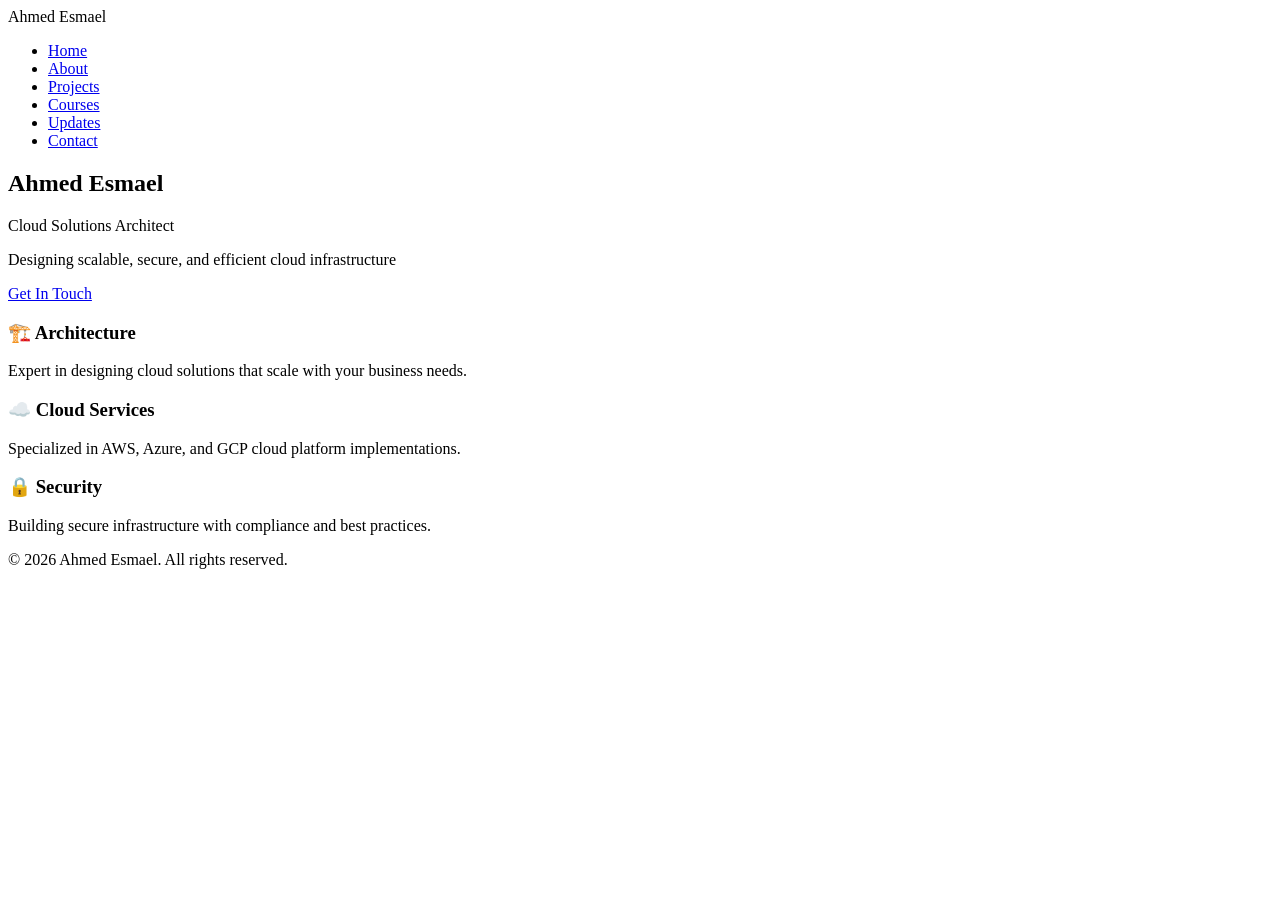
==== index.html @ 5c0584ea "Add portfolio website HTML files" ====
<!DOCTYPE html>
<html lang="en">
<head>
    <meta charset="UTF-8">
    <meta name="viewport" content="width=device-width, initial-scale=1.0">
    <title>Ahmed Esmael - Cloud Solutions Architect</title>
    <link rel="stylesheet" href="style.css">
</head>
<body>
    <nav class="navbar">
        <div class="nav-container">
            <div class="logo">Ahmed Esmael</div>
            <ul class="nav-menu">
                <li><a href="index.html" class="active">Home</a></li>
                <li><a href="about.html">About</a></li>
                <li><a href="projects.html">Projects</a></li>
                <li><a href="courses.html">Courses</a></li>
                <li><a href="updates.html">Updates</a></li>
                <li><a href="contact.html">Contact</a></li>
            </ul>
            <div class="hamburger">
                <span></span>
                <span></span>
                <span></span>
            </div>
        </div>
    </nav>

    <section class="hero">
        <div class="hero-content">
            <h1>Ahmed Esmael</h1>
            <p class="subtitle">Cloud Solutions Architect</p>
            <p class="tagline">Designing scalable, secure, and efficient cloud infrastructure</p>
            <a href="contact.html" class="cta-button">Get In Touch</a>
        </div>
    </section>

    <section class="quick-links">
        <div class="container">
            <div class="card">
                <h3>🏗️ Architecture</h3>
                <p>Expert in designing cloud solutions that scale with your business needs.</p>
            </div>
            <div class="card">
                <h3>☁️ Cloud Services</h3>
                <p>Specialized in AWS, Azure, and GCP cloud platform implementations.</p>
            </div>
            <div class="card">
                <h3>🔒 Security</h3>
                <p>Building secure infrastructure with compliance and best practices.</p>
            </div>
        </div>
    </section>

    <footer>
        <p>&copy; 2026 Ahmed Esmael. All rights reserved.</p>
    </footer>

    <script src="script.js"></script>
</body>
</html>
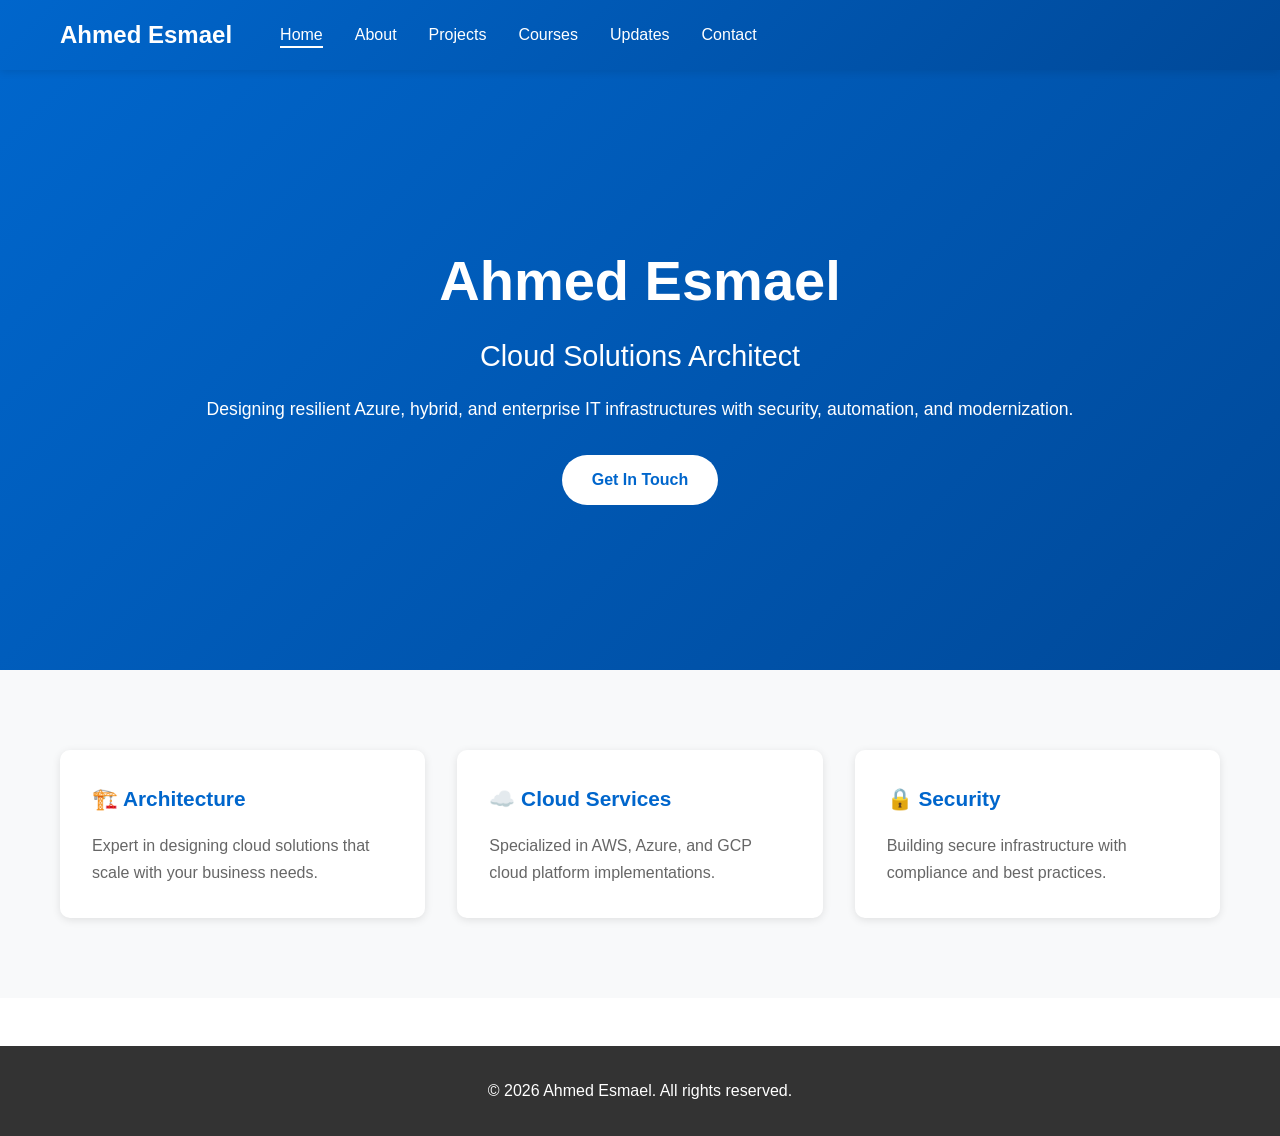
==== commit 9ed8f5e5: "Add files via upload" ====
--- a/index.html
+++ b/index.html
@@ -1,61 +1,61 @@
-<!DOCTYPE html>
-<html lang="en">
-<head>
-    <meta charset="UTF-8">
-    <meta name="viewport" content="width=device-width, initial-scale=1.0">
-    <title>Ahmed Esmael - Cloud Solutions Architect</title>
-    <link rel="stylesheet" href="style.css">
-</head>
-<body>
-    <nav class="navbar">
-        <div class="nav-container">
-            <div class="logo">Ahmed Esmael</div>
-            <ul class="nav-menu">
-                <li><a href="index.html" class="active">Home</a></li>
-                <li><a href="about.html">About</a></li>
-                <li><a href="projects.html">Projects</a></li>
-                <li><a href="courses.html">Courses</a></li>
-                <li><a href="updates.html">Updates</a></li>
-                <li><a href="contact.html">Contact</a></li>
-            </ul>
-            <div class="hamburger">
-                <span></span>
-                <span></span>
-                <span></span>
-            </div>
-        </div>
-    </nav>
-
-    <section class="hero">
-        <div class="hero-content">
-            <h1>Ahmed Esmael</h1>
-            <p class="subtitle">Cloud Solutions Architect</p>
-            <p class="tagline">Designing scalable, secure, and efficient cloud infrastructure</p>
-            <a href="contact.html" class="cta-button">Get In Touch</a>
-        </div>
-    </section>
-
-    <section class="quick-links">
-        <div class="container">
-            <div class="card">
-                <h3>🏗️ Architecture</h3>
-                <p>Expert in designing cloud solutions that scale with your business needs.</p>
-            </div>
-            <div class="card">
-                <h3>☁️ Cloud Services</h3>
-                <p>Specialized in AWS, Azure, and GCP cloud platform implementations.</p>
-            </div>
-            <div class="card">
-                <h3>🔒 Security</h3>
-                <p>Building secure infrastructure with compliance and best practices.</p>
-            </div>
-        </div>
-    </section>
-
-    <footer>
-        <p>&copy; 2026 Ahmed Esmael. All rights reserved.</p>
-    </footer>
-
-    <script src="script.js"></script>
-</body>
-</html>+<!DOCTYPE html>
+<html lang="en">
+<head>
+    <meta charset="UTF-8">
+    <meta name="viewport" content="width=device-width, initial-scale=1.0">
+    <title>Ahmed Esmael - Cloud Solutions Architect</title>
+    <link rel="stylesheet" href="style.css">
+</head>
+<body>
+    <nav class="navbar">
+        <div class="nav-container">
+            <div class="logo">Ahmed Esmael</div>
+            <ul class="nav-menu">
+                <li><a href="index.html" class="active">Home</a></li>
+                <li><a href="about.html">About</a></li>
+                <li><a href="projects.html">Projects</a></li>
+                <li><a href="courses.html">Courses</a></li>
+                <li><a href="updates.html">Updates</a></li>
+                <li><a href="contact.html">Contact</a></li>
+            </ul>
+            <div class="hamburger">
+                <span></span>
+                <span></span>
+                <span></span>
+            </div>
+        </div>
+    </nav>
+
+    <section class="hero">
+        <div class="hero-content">
+            <h1>Ahmed Esmael</h1>
+            <p class="subtitle">Cloud Solutions Architect</p>
+            <p class="tagline">Designing resilient Azure, hybrid, and enterprise IT infrastructures with security, automation, and modernization.</p>
+            <a href="contact.html" class="cta-button">Get In Touch</a>
+        </div>
+    </section>
+
+    <section class="quick-links">
+        <div class="container">
+            <div class="card">
+                <h3>🏗️ Architecture</h3>
+                <p>Expert in designing cloud solutions that scale with your business needs.</p>
+            </div>
+            <div class="card">
+                <h3>☁️ Cloud Services</h3>
+                <p>Specialized in AWS, Azure, and GCP cloud platform implementations.</p>
+            </div>
+            <div class="card">
+                <h3>🔒 Security</h3>
+                <p>Building secure infrastructure with compliance and best practices.</p>
+            </div>
+        </div>
+    </section>
+
+    <footer>
+        <p>&copy; 2026 Ahmed Esmael. All rights reserved.</p>
+    </footer>
+
+    <script src="script.js"></script>
+</body>
+</html>
--- a/style.css
+++ b/style.css
@@ -0,0 +1,603 @@
+* {
+    margin: 0;
+    padding: 0;
+    box-sizing: border-box;
+}
+
+:root {
+    --primary-color: #0066cc;
+    --secondary-color: #004999;
+    --text-color: #333;
+    --light-bg: #f8f9fa;
+    --border-color: #ddd;
+    --white: #ffffff;
+    --shadow: 0 2px 8px rgba(0, 0, 0, 0.1);
+    --transition: all 0.3s ease;
+}
+
+html {
+    scroll-behavior: smooth;
+}
+
+body {
+    font-family: 'Segoe UI', Tahoma, Geneva, Verdana, sans-serif;
+    line-height: 1.6;
+    color: var(--text-color);
+    background-color: var(--white);
+}
+
+.container {
+    max-width: 1200px;
+    margin: 0 auto;
+    padding: 0 20px;
+}
+
+/* Navbar Styles */
+.navbar {
+    background: linear-gradient(135deg, var(--primary-color), var(--secondary-color));
+    color: var(--white);
+    padding: 1rem 0;
+    position: sticky;
+    top: 0;
+    z-index: 100;
+    box-shadow: var(--shadow);
+}
+
+.nav-container {
+    max-width: 1200px;
+    margin: 0 auto;
+    padding: 0 20px;
+    display: flex;
+    justify-content: space-between;
+    align-items: center;
+}
+
+.logo {
+    font-size: 1.5rem;
+    font-weight: bold;
+    color: var(--white);
+}
+
+.nav-menu {
+    display: flex;
+    list-style: none;
+    gap: 2rem;
+    flex: 1;
+    margin-left: 3rem;
+}
+
+.nav-menu a {
+    color: var(--white);
+    text-decoration: none;
+    transition: var(--transition);
+    position: relative;
+}
+
+.nav-menu a::after {
+    content: '';
+    position: absolute;
+    bottom: -5px;
+    left: 0;
+    width: 0;
+    height: 2px;
+    background: var(--white);
+    transition: var(--transition);
+}
+
+.nav-menu a:hover::after,
+.nav-menu a.active::after {
+    width: 100%;
+}
+
+.hamburger {
+    display: none;
+    flex-direction: column;
+    cursor: pointer;
+}
+
+.hamburger span {
+    width: 25px;
+    height: 3px;
+    background: var(--white);
+    margin: 5px 0;
+    transition: var(--transition);
+}
+
+/* Hero Section */
+.hero {
+    background: linear-gradient(135deg, var(--primary-color), var(--secondary-color));
+    color: var(--white);
+    padding: 120px 20px;
+    text-align: center;
+    min-height: 600px;
+    display: flex;
+    align-items: center;
+    justify-content: center;
+}
+
+.hero-content h1 {
+    font-size: 3.5rem;
+    margin-bottom: 0.5rem;
+    animation: slideDown 0.8s ease;
+}
+
+.hero-content .subtitle {
+    font-size: 1.8rem;
+    margin-bottom: 1rem;
+    opacity: 0.9;
+    animation: slideUp 0.8s ease 0.2s both;
+}
+
+.hero-content .tagline {
+    font-size: 1.1rem;
+    margin-bottom: 2rem;
+    opacity: 0.8;
+    animation: slideUp 0.8s ease 0.4s both;
+}
+
+@keyframes slideDown {
+    from {
+        transform: translateY(-30px);
+        opacity: 0;
+    }
+    to {
+        transform: translateY(0);
+        opacity: 1;
+    }
+}
+
+@keyframes slideUp {
+    from {
+        transform: translateY(30px);
+        opacity: 0;
+    }
+    to {
+        transform: translateY(0);
+        opacity: 1;
+    }
+}
+
+.cta-button {
+    display: inline-block;
+    background: var(--white);
+    color: var(--primary-color);
+    padding: 12px 30px;
+    border-radius: 50px;
+    text-decoration: none;
+    font-weight: bold;
+    transition: var(--transition);
+    animation: slideUp 0.8s ease 0.6s both;
+}
+
+.cta-button:hover {
+    transform: translateY(-3px);
+    box-shadow: 0 5px 20px rgba(0, 0, 0, 0.2);
+}
+
+/* Quick Links Section */
+.quick-links {
+    background: var(--light-bg);
+    padding: 80px 20px;
+}
+
+.quick-links .container {
+    display: grid;
+    grid-template-columns: repeat(auto-fit, minmax(280px, 1fr));
+    gap: 2rem;
+}
+
+.card {
+    background: var(--white);
+    padding: 2rem;
+    border-radius: 10px;
+    box-shadow: var(--shadow);
+    transition: var(--transition);
+}
+
+.card:hover {
+    transform: translateY(-5px);
+    box-shadow: 0 5px 20px rgba(0, 0, 0, 0.15);
+}
+
+.card h3 {
+    color: var(--primary-color);
+    margin-bottom: 1rem;
+    font-size: 1.3rem;
+}
+
+.card p {
+    color: #666;
+    line-height: 1.7;
+}
+
+/* Page Section */
+.page-section {
+    padding: 60px 20px;
+    min-height: calc(100vh - 200px);
+}
+
+.page-section h1 {
+    color: var(--primary-color);
+    margin-bottom: 2rem;
+    font-size: 2.5rem;
+}
+
+.page-section h2 {
+    color: var(--primary-color);
+    margin: 1.5rem 0 1rem 0;
+    font-size: 1.8rem;
+}
+
+.page-section h3 {
+    color: var(--secondary-color);
+    margin: 1rem 0 0.5rem 0;
+}
+
+/* About Content */
+.about-content {
+    background: var(--light-bg);
+    padding: 3rem;
+    border-radius: 10px;
+    line-height: 1.8;
+}
+
+.about-text p {
+    margin-bottom: 1.5rem;
+    font-size: 1.05rem;
+    color: #555;
+}
+
+.expertise-list {
+    list-style: none;
+    padding: 0;
+}
+
+.expertise-list li {
+    padding: 0.8rem 0;
+    padding-left: 2rem;
+    position: relative;
+    color: #555;
+}
+
+.expertise-list li::before {
+    content: '✓';
+    position: absolute;
+    left: 0;
+    color: var(--primary-color);
+    font-weight: bold;
+}
+
+/* Projects Grid */
+.projects-grid {
+    display: grid;
+    grid-template-columns: repeat(auto-fill, minmax(300px, 1fr));
+    gap: 2rem;
+    margin-top: 2rem;
+}
+
+.project-card {
+    background: var(--light-bg);
+    padding: 1.5rem;
+    border-radius: 8px;
+    border-left: 4px solid var(--primary-color);
+    transition: var(--transition);
+}
+
+.project-card:hover {
+    box-shadow: var(--shadow);
+    transform: translateX(5px);
+}
+
+.project-card h3 {
+    margin-bottom: 0.5rem;
+}
+
+.tech-stack {
+    color: var(--primary-color);
+    font-size: 0.9rem;
+    font-weight: 600;
+    margin-bottom: 0.8rem;
+}
+
+.project-card p {
+    color: #666;
+    line-height: 1.7;
+}
+
+/* Courses Grid */
+.courses-grid {
+    display: grid;
+    grid-template-columns: repeat(auto-fill, minmax(320px, 1fr));
+    gap: 2rem;
+    margin-top: 2rem;
+}
+
+.course-card {
+    background: var(--white);
+    border: 1px solid var(--border-color);
+    padding: 2rem;
+    border-radius: 8px;
+    transition: var(--transition);
+}
+
+.course-card:hover {
+    box-shadow: var(--shadow);
+    border-color: var(--primary-color);
+}
+
+.course-card h3 {
+    margin-bottom: 0.5rem;
+}
+
+.course-level {
+    display: inline-block;
+    background: var(--primary-color);
+    color: var(--white);
+    padding: 0.3rem 0.8rem;
+    border-radius: 20px;
+    font-size: 0.85rem;
+    margin-bottom: 1rem;
+}
+
+.course-card ul {
+    list-style: none;
+    margin-top: 1rem;
+}
+
+.course-card li {
+    padding: 0.5rem 0;
+    padding-left: 1.5rem;
+    position: relative;
+    color: #666;
+}
+
+.course-card li::before {
+    content: '→';
+    position: absolute;
+    left: 0;
+    color: var(--primary-color);
+}
+
+/* Updates List */
+.updates-list {
+    margin-top: 2rem;
+}
+
+.update-item {
+    background: var(--light-bg);
+    padding: 2rem;
+    margin-bottom: 2rem;
+    border-radius: 8px;
+    border-left: 4px solid var(--primary-color);
+    transition: var(--transition);
+}
+
+.update-item:hover {
+    box-shadow: var(--shadow);
+}
+
+.update-date {
+    color: var(--primary-color);
+    font-weight: bold;
+    font-size: 0.9rem;
+    margin-bottom: 0.5rem;
+}
+
+.update-item h2 {
+    margin: 0.5rem 0 1rem 0;
+}
+
+.update-excerpt {
+    color: #666;
+    margin-bottom: 1rem;
+}
+
+.read-more {
+    color: var(--primary-color);
+    text-decoration: none;
+    font-weight: 600;
+    transition: var(--transition);
+}
+
+.read-more:hover {
+    color: var(--secondary-color);
+}
+
+/* Contact */
+.contact-wrapper {
+    display: grid;
+    grid-template-columns: 1fr 1fr;
+    gap: 3rem;
+    margin-top: 2rem;
+}
+
+.contact-info h2 {
+    margin-top: 0;
+}
+
+.contact-methods {
+    margin-top: 2rem;
+}
+
+.contact-item {
+    margin-bottom: 1.5rem;
+}
+
+.contact-item h3 {
+    margin-bottom: 0.5rem;
+}
+
+.contact-item p {
+    color: #666;
+}
+
+.contact-item a {
+    color: var(--primary-color);
+    text-decoration: none;
+    transition: var(--transition);
+}
+
+.contact-item a:hover {
+    color: var(--secondary-color);
+}
+
+/* Contact Form */
+.contact-form {
+    background: var(--light-bg);
+    padding: 2rem;
+    border-radius: 8px;
+}
+
+.form-group {
+    margin-bottom: 1.5rem;
+}
+
+.form-group label {
+    display: block;
+    margin-bottom: 0.5rem;
+    color: var(--text-color);
+    font-weight: 600;
+}
+
+.form-group input,
+.form-group textarea {
+    width: 100%;
+    padding: 0.75rem;
+    border: 1px solid var(--border-color);
+    border-radius: 4px;
+    font-family: inherit;
+    font-size: 1rem;
+    transition: var(--transition);
+}
+
+.form-group input:focus,
+.form-group textarea:focus {
+    outline: none;
+    border-color: var(--primary-color);
+    box-shadow: 0 0 5px rgba(0, 102, 204, 0.3);
+}
+
+.submit-btn {
+    background: var(--primary-color);
+    color: var(--white);
+    padding: 0.75rem 2rem;
+    border: none;
+    border-radius: 4px;
+    font-size: 1rem;
+    font-weight: bold;
+    cursor: pointer;
+    transition: var(--transition);
+}
+
+.submit-btn:hover {
+    background: var(--secondary-color);
+    transform: translateY(-2px);
+    box-shadow: var(--shadow);
+}
+
+.form-message {
+    margin-top: 1rem;
+    padding: 1rem;
+    border-radius: 4px;
+    display: none;
+}
+
+.form-message.success {
+    display: block;
+    background: #d4edda;
+    color: #155724;
+    border: 1px solid #c3e6cb;
+}
+
+.form-message.error {
+    display: block;
+    background: #f8d7da;
+    color: #721c24;
+    border: 1px solid #f5c6cb;
+}
+
+/* Footer */
+footer {
+    background: var(--text-color);
+    color: var(--white);
+    text-align: center;
+    padding: 2rem;
+    margin-top: 3rem;
+}
+
+/* Responsive Design */
+@media (max-width: 768px) {
+    .nav-menu {
+        gap: 1rem;
+        margin-left: 1rem;
+    }
+
+    .hamburger {
+        display: flex;
+    }
+
+    .nav-menu.active {
+        display: flex;
+        flex-direction: column;
+        position: absolute;
+        top: 60px;
+        left: 0;
+        right: 0;
+        background: var(--secondary-color);
+        padding: 1rem;
+        gap: 0;
+    }
+
+    .hero-content h1 {
+        font-size: 2.5rem;
+    }
+
+    .hero-content .subtitle {
+        font-size: 1.3rem;
+    }
+
+    .page-section h1 {
+        font-size: 1.8rem;
+    }
+
+    .contact-wrapper {
+        grid-template-columns: 1fr;
+    }
+
+    .projects-grid,
+    .courses-grid {
+        grid-template-columns: 1fr;
+    }
+
+    .hero {
+        min-height: 400px;
+        padding: 60px 20px;
+    }
+}
+
+@media (max-width: 480px) {
+    .logo {
+        font-size: 1.2rem;
+    }
+
+    .nav-menu {
+        gap: 0.5rem;
+        margin-left: 0;
+    }
+
+    .hero-content h1 {
+        font-size: 1.8rem;
+    }
+
+    .hero-content .subtitle {
+        font-size: 1rem;
+    }
+
+    .page-section {
+        padding: 30px 15px;
+    }
+
+    .quick-links .container {
+        grid-template-columns: 1fr;
+    }
+}
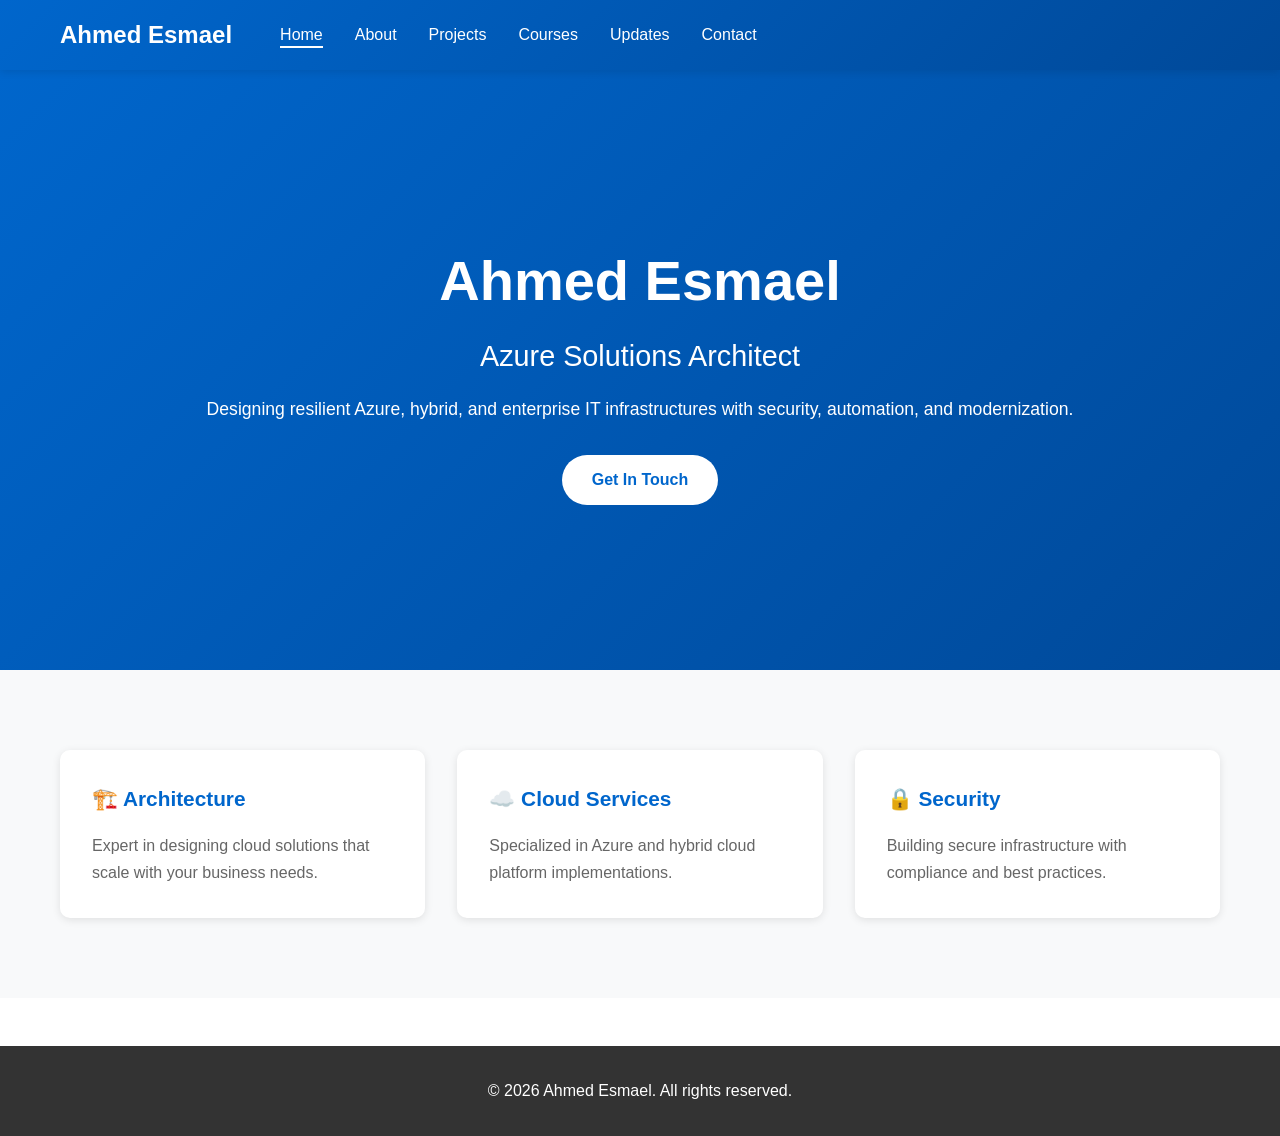
==== commit 2550d95d: "Update portfolio to reflect Azure Solutions Architect specialization" ====
--- a/index.html
+++ b/index.html
@@ -3,7 +3,7 @@
 <head>
     <meta charset="UTF-8">
     <meta name="viewport" content="width=device-width, initial-scale=1.0">
-    <title>Ahmed Esmael - Cloud Solutions Architect</title>
+    <title>Ahmed Esmael - Azure Solutions Architect</title>
     <link rel="stylesheet" href="style.css">
 </head>
 <body>
@@ -29,7 +29,7 @@
     <section class="hero">
         <div class="hero-content">
             <h1>Ahmed Esmael</h1>
-            <p class="subtitle">Cloud Solutions Architect</p>
+            <p class="subtitle">Azure Solutions Architect</p>
             <p class="tagline">Designing resilient Azure, hybrid, and enterprise IT infrastructures with security, automation, and modernization.</p>
             <a href="contact.html" class="cta-button">Get In Touch</a>
         </div>
@@ -43,7 +43,7 @@
             </div>
             <div class="card">
                 <h3>☁️ Cloud Services</h3>
-                <p>Specialized in AWS, Azure, and GCP cloud platform implementations.</p>
+                <p>Specialized in Azure and hybrid cloud platform implementations.</p>
             </div>
             <div class="card">
                 <h3>🔒 Security</h3>
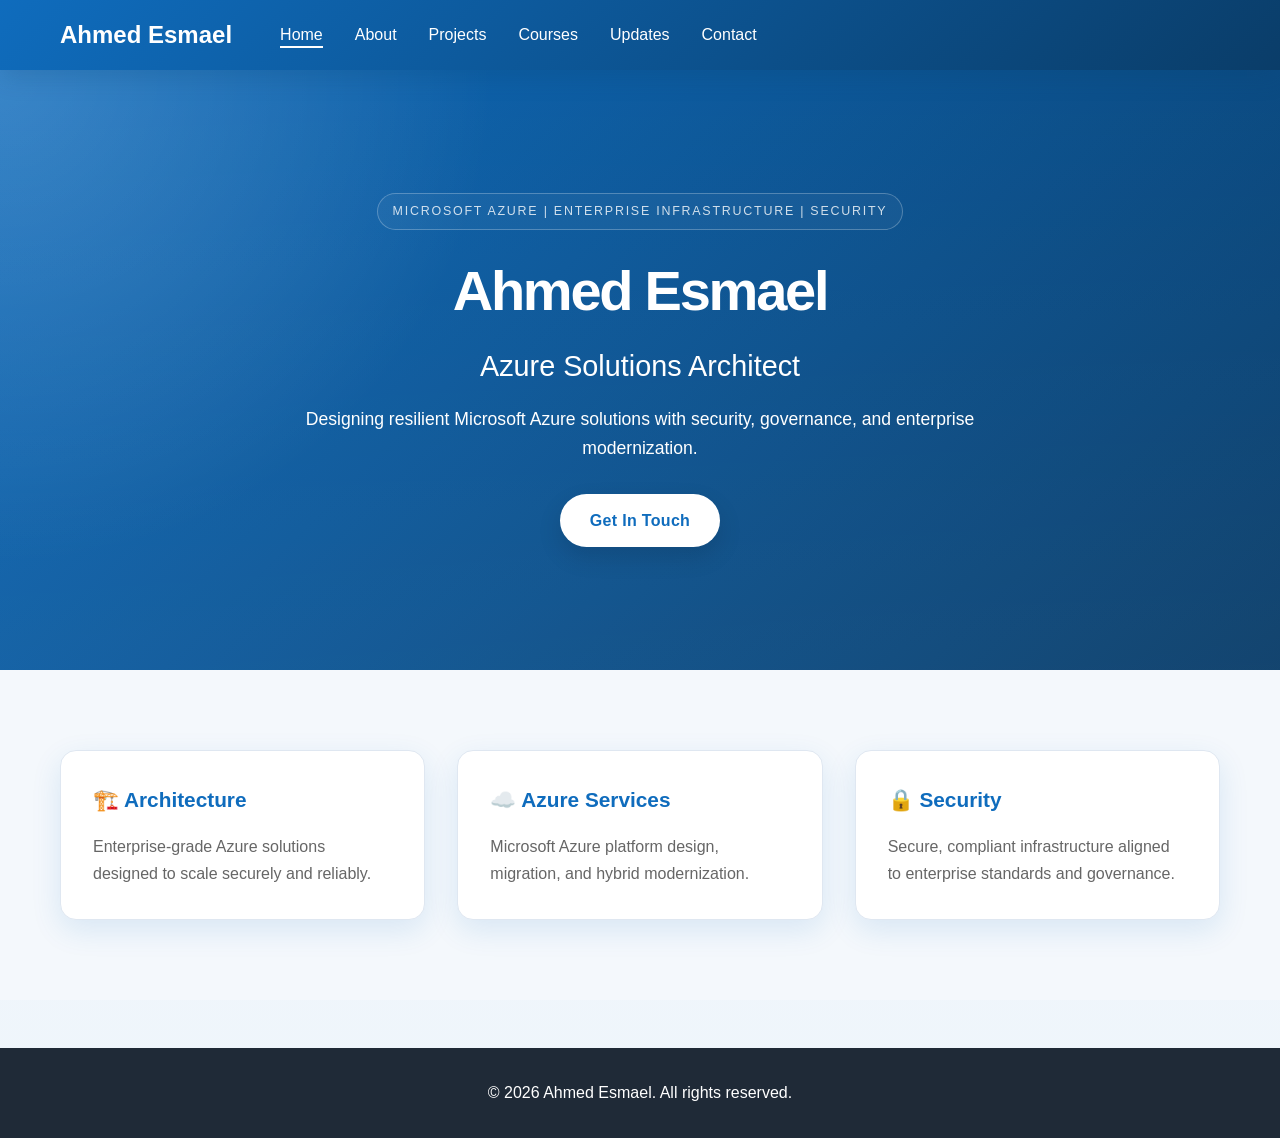
==== commit f5dbdad8: "Refine Azure-focused portfolio branding and visual polish" ====
--- a/index.html
+++ b/index.html
@@ -28,9 +28,10 @@
 
     <section class="hero">
         <div class="hero-content">
+            <div class="eyebrow">Microsoft Azure | Enterprise Infrastructure | Security</div>
             <h1>Ahmed Esmael</h1>
             <p class="subtitle">Azure Solutions Architect</p>
-            <p class="tagline">Designing resilient Azure, hybrid, and enterprise IT infrastructures with security, automation, and modernization.</p>
+            <p class="tagline">Designing resilient Microsoft Azure solutions with security, governance, and enterprise modernization.</p>
             <a href="contact.html" class="cta-button">Get In Touch</a>
         </div>
     </section>
@@ -39,15 +40,15 @@
         <div class="container">
             <div class="card">
                 <h3>🏗️ Architecture</h3>
-                <p>Expert in designing cloud solutions that scale with your business needs.</p>
+                <p>Enterprise-grade Azure solutions designed to scale securely and reliably.</p>
             </div>
             <div class="card">
-                <h3>☁️ Cloud Services</h3>
-                <p>Specialized in Azure and hybrid cloud platform implementations.</p>
+                <h3>☁️ Azure Services</h3>
+                <p>Microsoft Azure platform design, migration, and hybrid modernization.</p>
             </div>
             <div class="card">
                 <h3>🔒 Security</h3>
-                <p>Building secure infrastructure with compliance and best practices.</p>
+                <p>Secure, compliant infrastructure aligned to enterprise standards and governance.</p>
             </div>
         </div>
     </section>
--- a/style.css
+++ b/style.css
@@ -5,13 +5,16 @@
 }
 
 :root {
-    --primary-color: #0066cc;
-    --secondary-color: #004999;
-    --text-color: #333;
-    --light-bg: #f8f9fa;
-    --border-color: #ddd;
+    --primary-color: #0f6cbd;
+    --secondary-color: #0a3d69;
+    --accent-color: #dfeefb;
+    --text-color: #1f2a37;
+    --muted-color: #526070;
+    --light-bg: #f4f8fc;
+    --panel-bg: #ffffff;
+    --border-color: #dfe7f1;
     --white: #ffffff;
-    --shadow: 0 2px 8px rgba(0, 0, 0, 0.1);
+    --shadow: 0 10px 30px rgba(15, 108, 189, 0.12);
     --transition: all 0.3s ease;
 }
 
@@ -23,7 +26,7 @@
     font-family: 'Segoe UI', Tahoma, Geneva, Verdana, sans-serif;
     line-height: 1.6;
     color: var(--text-color);
-    background-color: var(--white);
+    background: linear-gradient(180deg, #f9fbfe 0%, #eef5fb 100%);
 }
 
 .container {
@@ -34,13 +37,14 @@
 
 /* Navbar Styles */
 .navbar {
-    background: linear-gradient(135deg, var(--primary-color), var(--secondary-color));
+    background: linear-gradient(135deg, #0f6cbd 0%, #0a3d69 100%);
     color: var(--white);
     padding: 1rem 0;
     position: sticky;
     top: 0;
     z-index: 100;
-    box-shadow: var(--shadow);
+    box-shadow: 0 8px 22px rgba(10, 61, 105, 0.18);
+    backdrop-filter: blur(8px);
 }
 
 .nav-container {
@@ -105,7 +109,9 @@
 
 /* Hero Section */
 .hero {
-    background: linear-gradient(135deg, var(--primary-color), var(--secondary-color));
+    background:
+        radial-gradient(circle at top left, rgba(255,255,255,0.18), transparent 35%),
+        linear-gradient(135deg, var(--primary-color), var(--secondary-color));
     color: var(--white);
     padding: 120px 20px;
     text-align: center;
@@ -113,26 +119,56 @@
     display: flex;
     align-items: center;
     justify-content: center;
+    position: relative;
+    overflow: hidden;
+}
+
+.hero::after {
+    content: '';
+    position: absolute;
+    inset: 0;
+    background: linear-gradient(180deg, transparent 0%, rgba(255,255,255,0.04) 100%);
+}
+
+.hero-content {
+    position: relative;
+    z-index: 1;
 }
 
 .hero-content h1 {
     font-size: 3.5rem;
     margin-bottom: 0.5rem;
+    letter-spacing: -0.04em;
     animation: slideDown 0.8s ease;
+}
+
+.hero-content .eyebrow {
+    display: inline-block;
+    font-size: 0.78rem;
+    letter-spacing: 0.14em;
+    text-transform: uppercase;
+    color: rgba(255, 255, 255, 0.8);
+    margin-bottom: 1rem;
+    border: 1px solid rgba(255, 255, 255, 0.25);
+    border-radius: 999px;
+    padding: 0.45rem 0.9rem;
+    background: rgba(255, 255, 255, 0.04);
+    animation: slideUp 0.8s ease 0.2s both;
 }
 
 .hero-content .subtitle {
     font-size: 1.8rem;
     margin-bottom: 1rem;
-    opacity: 0.9;
-    animation: slideUp 0.8s ease 0.2s both;
+    opacity: 0.95;
+    animation: slideUp 0.8s ease 0.35s both;
 }
 
 .hero-content .tagline {
+    max-width: 760px;
+    margin: 0 auto 2rem auto;
     font-size: 1.1rem;
-    margin-bottom: 2rem;
-    opacity: 0.8;
-    animation: slideUp 0.8s ease 0.4s both;
+    opacity: 0.82;
+    animation: slideUp 0.8s ease 0.45s both;
 }
 
 @keyframes slideDown {
@@ -161,17 +197,19 @@
     display: inline-block;
     background: var(--white);
     color: var(--primary-color);
-    padding: 12px 30px;
-    border-radius: 50px;
+    padding: 14px 30px;
+    border-radius: 999px;
     text-decoration: none;
-    font-weight: bold;
+    font-weight: 700;
+    letter-spacing: 0.02em;
     transition: var(--transition);
     animation: slideUp 0.8s ease 0.6s both;
+    box-shadow: 0 10px 25px rgba(0, 0, 0, 0.12);
 }
 
 .cta-button:hover {
     transform: translateY(-3px);
-    box-shadow: 0 5px 20px rgba(0, 0, 0, 0.2);
+    box-shadow: 0 16px 32px rgba(0, 0, 0, 0.18);
 }
 
 /* Quick Links Section */
@@ -187,16 +225,18 @@
 }
 
 .card {
-    background: var(--white);
+    background: var(--panel-bg);
     padding: 2rem;
-    border-radius: 10px;
+    border-radius: 16px;
     box-shadow: var(--shadow);
     transition: var(--transition);
+    border: 1px solid var(--border-color);
 }
 
 .card:hover {
     transform: translateY(-5px);
-    box-shadow: 0 5px 20px rgba(0, 0, 0, 0.15);
+    box-shadow: 0 16px 35px rgba(10, 61, 105, 0.12);
+    border-color: rgba(15, 108, 189, 0.2);
 }
 
 .card h3 {
@@ -218,8 +258,16 @@
 
 .page-section h1 {
     color: var(--primary-color);
+    margin-bottom: 1rem;
+    font-size: 2.5rem;
+}
+
+.page-intro {
+    color: var(--muted-color);
+    font-size: 1.05rem;
+    max-width: 760px;
     margin-bottom: 2rem;
-    font-size: 2.5rem;
+    line-height: 1.8;
 }
 
 .page-section h2 {
@@ -235,10 +283,12 @@
 
 /* About Content */
 .about-content {
-    background: var(--light-bg);
+    background: rgba(255, 255, 255, 0.7);
     padding: 3rem;
-    border-radius: 10px;
+    border-radius: 18px;
     line-height: 1.8;
+    border: 1px solid var(--border-color);
+    box-shadow: var(--shadow);
 }
 
 .about-text p {
@@ -276,16 +326,17 @@
 }
 
 .project-card {
-    background: var(--light-bg);
+    background: rgba(255, 255, 255, 0.9);
     padding: 1.5rem;
-    border-radius: 8px;
+    border-radius: 16px;
     border-left: 4px solid var(--primary-color);
     transition: var(--transition);
+    border: 1px solid var(--border-color);
 }
 
 .project-card:hover {
     box-shadow: var(--shadow);
-    transform: translateX(5px);
+    transform: translateY(-4px);
 }
 
 .project-card h3 {
@@ -313,16 +364,18 @@
 }
 
 .course-card {
-    background: var(--white);
+    background: rgba(255, 255, 255, 0.96);
     border: 1px solid var(--border-color);
     padding: 2rem;
-    border-radius: 8px;
-    transition: var(--transition);
+    border-radius: 16px;
+    transition: var(--transition);
+    box-shadow: 0 6px 18px rgba(15, 108, 189, 0.04);
 }
 
 .course-card:hover {
     box-shadow: var(--shadow);
-    border-color: var(--primary-color);
+    border-color: rgba(15, 108, 189, 0.25);
+    transform: translateY(-3px);
 }
 
 .course-card h3 {
@@ -364,16 +417,18 @@
 }
 
 .update-item {
-    background: var(--light-bg);
+    background: rgba(255, 255, 255, 0.92);
     padding: 2rem;
     margin-bottom: 2rem;
-    border-radius: 8px;
+    border-radius: 16px;
     border-left: 4px solid var(--primary-color);
     transition: var(--transition);
+    border: 1px solid var(--border-color);
 }
 
 .update-item:hover {
     box-shadow: var(--shadow);
+    transform: translateY(-2px);
 }
 
 .update-date {
@@ -443,9 +498,11 @@
 
 /* Contact Form */
 .contact-form {
-    background: var(--light-bg);
+    background: rgba(255, 255, 255, 0.9);
     padding: 2rem;
-    border-radius: 8px;
+    border-radius: 16px;
+    border: 1px solid var(--border-color);
+    box-shadow: var(--shadow);
 }
 
 .form-group {
